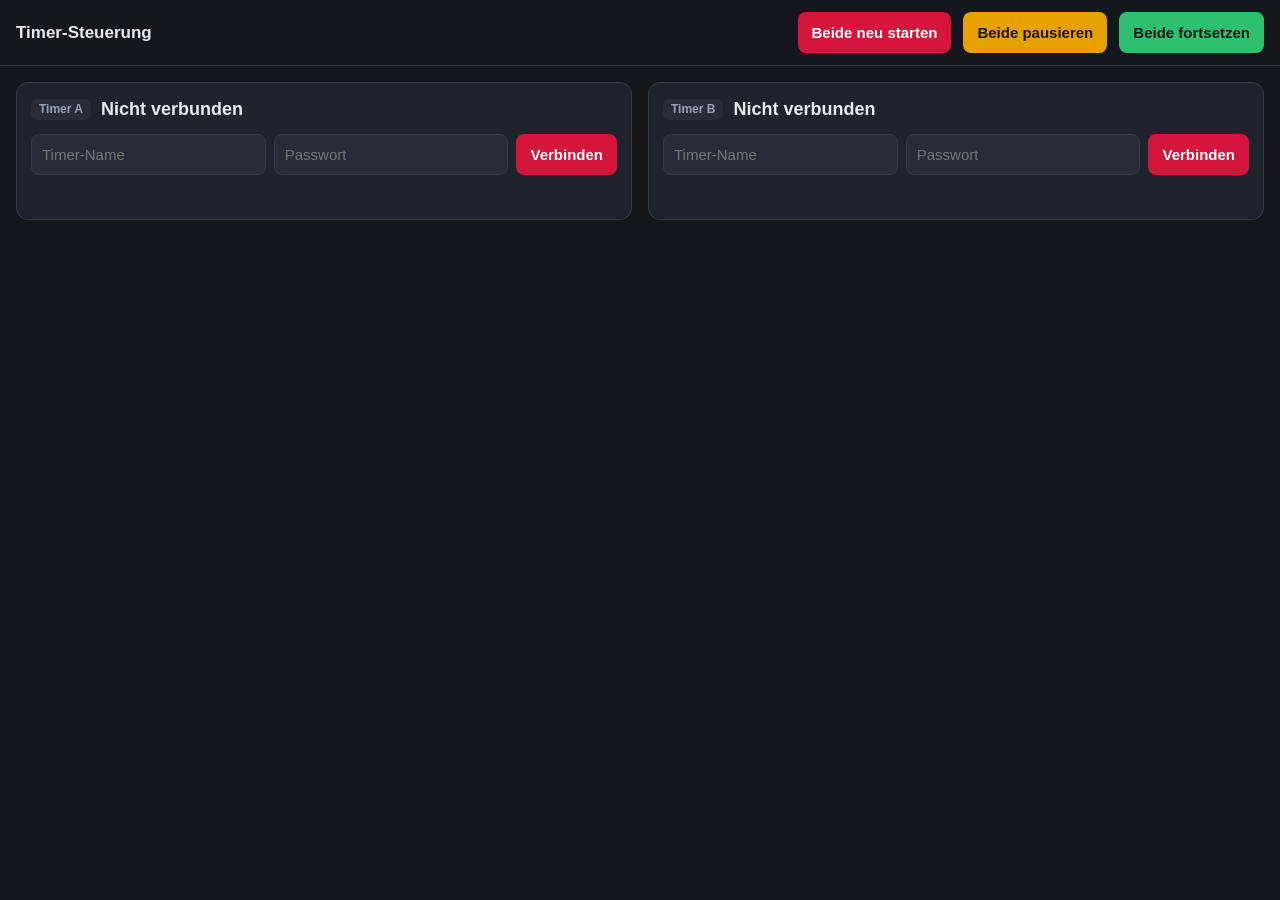
==== index.html @ 5a237a37 "Kompakte Handyansicht: beide Timer ohne Scrollen steuerbar Co-Authored-By: Claude Opus 5.5 <noreply@" ====
<!DOCTYPE html>
<html lang="de">
<head>
<meta charset="utf-8">
<meta name="viewport" content="width=device-width, initial-scale=1">
<title>Timer-Steuerung</title>
<style>
  :root {
    --bg: #15171c; --panel: #1f232b; --panel-2: #272c36; --line: #343a46;
    --text: #e8eaef; --muted: #9aa3b2; --accent: #d4163c; --ok: #2fbf71; --warn: #e6a100;
  }
  * { box-sizing: border-box; }
  body { margin: 0; background: var(--bg); color: var(--text);
         font: 15px/1.4 -apple-system, BlinkMacSystemFont, "Segoe UI", Roboto, sans-serif; }
  header { display: flex; align-items: center; gap: 12px; flex-wrap: wrap;
           padding: 12px 16px; border-bottom: 1px solid var(--line); }
  header h1 { font-size: 17px; margin: 0 auto 0 0; font-weight: 600; }
  main { display: grid; grid-template-columns: repeat(2, minmax(0, 1fr)); gap: 16px; padding: 16px; }
  @media (max-width: 900px) { main { grid-template-columns: minmax(0, 1fr); } }

  .panel { background: var(--panel); border: 1px solid var(--line); border-radius: 12px;
           padding: 14px; display: flex; flex-direction: column; gap: 12px; min-width: 0; }
  .panel-head { display: flex; align-items: center; gap: 6px 10px; flex-wrap: wrap; }
  .badge { font-size: 12px; font-weight: 700; background: var(--panel-2); color: var(--muted);
           border-radius: 6px; padding: 2px 8px; }
  .panel-head h2 { margin: 0; font-size: 18px; flex: 1 1 8ch; min-width: 8ch; overflow: hidden; text-overflow: ellipsis; white-space: nowrap; }
  .live { font-size: 12px; color: var(--muted); display: flex; align-items: center; gap: 6px; }
  .live::before { content: ""; width: 8px; height: 8px; border-radius: 50%; background: var(--muted); }
  .live.on { color: var(--ok); }
  .live.on::before { background: var(--ok); }

  form.login { display: grid; grid-template-columns: 1fr 1fr auto; gap: 8px; }
  @media (max-width: 520px) { form.login { grid-template-columns: 1fr; } }
  input { background: var(--panel-2); border: 1px solid var(--line); color: var(--text);
          border-radius: 8px; padding: 9px 10px; font: inherit; min-width: 0; }
  input:focus { outline: 2px solid var(--accent); outline-offset: -1px; }

  button { font: inherit; font-weight: 600; border: 0; border-radius: 8px; padding: 10px 14px;
           cursor: pointer; background: var(--panel-2); color: var(--text); }
  button:hover:not(:disabled) { filter: brightness(1.2); }
  button:disabled { opacity: .4; cursor: default; }
  button.primary { background: var(--accent); color: #fff; }
  button.ok { background: var(--ok); color: #0b1a11; }
  button.warn { background: var(--warn); color: #1d1500; }
  button.ghost { background: transparent; color: var(--muted); padding: 6px 8px; font-weight: 500; }

  .preview { position: relative; width: 100%; aspect-ratio: 16 / 9; background: #000;
             border-radius: 8px; overflow: hidden; }
  .preview iframe { position: absolute; inset: 0; width: 100%; height: 100%; border: 0; }

  .status { display: flex; align-items: center; gap: 10px; flex-wrap: wrap;
            background: var(--panel-2); border-radius: 8px; padding: 10px 12px; }
  .dot { width: 12px; height: 12px; border-radius: 50%; flex: none; }
  .status .time { font-variant-numeric: tabular-nums; font-size: 22px; font-weight: 700; }
  .status .state { margin-left: auto; font-size: 13px; color: var(--muted); text-transform: uppercase; letter-spacing: .04em; }

  .controls { display: grid; grid-template-columns: repeat(3, minmax(0, 1fr)); gap: 8px; }
  .controls button { overflow-wrap: anywhere; hyphens: auto; }
  .controls button { padding: 14px 8px; }
  .links { display: flex; gap: 8px; align-items: center; flex-wrap: wrap; font-size: 13px; color: var(--muted); }
  .links code { background: var(--panel-2); padding: 3px 6px; border-radius: 6px; color: var(--text);
                overflow: hidden; text-overflow: ellipsis; white-space: nowrap; max-width: 100%; }
  .links a { color: var(--muted); }
  .msg { font-size: 13px; min-height: 18px; color: var(--muted); }
  .msg.err { color: #ff6b81; }
  .hidden { display: none !important; }
  .mobile-only, .short { display: none; }

  /* Handy: beide Timer ohne Scrollen, Vorschau durch kompakte Farbkachel ersetzt */
  @media (max-width: 700px), (max-height: 560px) and (max-width: 1000px) {
    .mobile-only { display: inline-block; }
    .desktop-only, .long { display: none !important; }
    .short { display: inline; }
    body { height: 100vh; height: 100dvh; display: flex; flex-direction: column; overflow: hidden; font-size: 14px; }
    header { flex-wrap: nowrap; gap: 6px; padding: 8px 10px calc(8px) 10px;
             padding-top: max(8px, env(safe-area-inset-top)); }
    header h1 { font-size: 13px; color: var(--muted); font-weight: 600; margin: 0 2px 0 0; }
    header button { flex: 1; padding: 10px 4px; font-size: 14px; }
    main { flex: 1; min-height: 0; grid-template-columns: minmax(0, 1fr); grid-template-rows: repeat(2, minmax(0, 1fr));
           gap: 8px; padding: 8px 10px; padding-bottom: max(8px, env(safe-area-inset-bottom)); }
    .panel { padding: 8px; gap: 6px; min-height: 0; border-radius: 10px; }
    .panel-head { flex-wrap: nowrap; gap: 6px; }
    .panel-head h2 { font-size: 15px; flex: 1 1 auto; min-width: 0; }
    .badge { font-size: 11px; padding: 2px 6px; }
    .live { font-size: 0; gap: 0; }
    button.ghost { padding: 4px 6px; font-size: 12px; }
    form.login { grid-template-columns: 1fr 1fr; }
    form.login button { grid-column: 1 / -1; }
    input { font-size: 16px; } /* verhindert Auto-Zoom auf iOS */
    .status { flex: 1; min-height: 0; display: grid; grid-template-columns: 1fr auto; grid-template-rows: auto 1fr;
              align-items: center; gap: 0 8px; padding: 6px 10px; background: var(--seg, var(--panel-2));
              color: #fff; text-shadow: 0 1px 3px rgba(0,0,0,.55); }
    .status .dot { display: none; }
    .status .label { font-weight: 600; font-size: 14px; overflow: hidden; text-overflow: ellipsis; white-space: nowrap; }
    .status .state { grid-column: 2; grid-row: 1; margin: 0; color: inherit; font-size: 11px; font-weight: 700;
                     background: rgba(0,0,0,.35); border-radius: 4px; padding: 1px 6px; text-shadow: none; }
    .status .time { grid-column: 1 / -1; grid-row: 2; text-align: center; line-height: 1;
                    font-size: clamp(30px, 9vh, 72px); }
    .controls { gap: 6px; }
    .controls button { padding: 12px 4px; font-size: 15px; }
    .msg { font-size: 12px; min-height: 0; line-height: 1.2; }
    .msg:empty { display: none; }
  }
  @media (max-width: 1000px) and (max-height: 560px) and (orientation: landscape) {
    main { grid-template-columns: repeat(2, minmax(0, 1fr)); grid-template-rows: minmax(0, 1fr); }
  }
</style>
</head>
<body>
<header>
  <h1><span class="long">Timer-Steuerung</span><span class="short">Beide:</span></h1>
  <button class="primary" id="all-restart"><span class="long">Beide neu starten</span><span class="short">Neustart</span></button>
  <button class="warn" id="all-pause"><span class="long">Beide pausieren</span><span class="short">Pause</span></button>
  <button class="ok" id="all-resume"><span class="long">Beide fortsetzen</span><span class="short">Weiter</span></button>
</header>
<main id="panels"></main>

<template id="panel-tpl">
  <section class="panel">
    <div class="panel-head">
      <span class="badge"></span>
      <h2>Nicht verbunden</h2>
      <span class="live hidden"></span>
      <button class="ghost copy mobile-only hidden" type="button">Link</button>
      <button class="ghost logout hidden" type="button">Abmelden</button>
    </div>

    <form class="login">
      <input name="id" placeholder="Timer-Name" autocomplete="off" required>
      <input name="password" type="password" placeholder="Passwort" required>
      <button class="primary" type="submit">Verbinden</button>
    </form>

    <div class="connected hidden" style="display:contents">
      <div class="preview desktop-only"><iframe title="Timer-Vorschau" allow="autoplay"></iframe></div>
      <div class="status">
        <span class="dot"></span>
        <span class="label"></span>
        <span class="time"></span>
        <span class="state"></span>
      </div>
      <div class="controls">
        <button class="primary restart">Neustart</button>
        <button class="warn toggle">Pause</button>
        <button class="skip"><span class="long">Segment überspringen</span><span class="short">Segment ⏭</span></button>
      </div>
      <div class="links desktop-only">
        Display-Link: <code class="display-url"></code>
        <button class="ghost copy" type="button">Kopieren</button>
        <a class="edit-link" target="_blank" rel="noreferrer">Auf timer.itsblue.de bearbeiten ↗</a>
      </div>
    </div>
    <div class="msg"></div>
  </section>
</template>

<script>
const SITE = "https://timer.itsblue.de";
const API = SITE + "/api";
const WS_URL = "wss://timer.itsblue.de/api/ws";

// --- Zeitlogik, portiert von timer.itsblue.de ---
function roundState(t, now) {
  let stopped = false;
  if (t.stop_at && t.stop_at < now) { now = t.stop_at; stopped = true; }
  const r = now - t.start_at;
  const total = t.segments.reduce((s, x) => s + x.time, 0);
  const pre = t.display_options?.pre_start_behaviour;
  if (r < 0 && pre === "ShowFirstSegment") return { inRound: 1, state: "waiting" };
  if (r < 0 && pre === "ShowLastSegment") return { inRound: total, state: "waiting" };
  if (!t.repeat && !stopped && r > total) return { inRound: total, state: "finished" };
  return { inRound: Math.floor(((r % total) + total) % total), state: stopped ? "stopped" : (r < 0 ? "waiting" : "running") };
}
function segmentAt(inRound, segments) {
  let e = inRound, n = 0, remaining = 0;
  while (e > 0) { remaining = Math.floor(segments[n].time - e); e -= segments[n].time; n++; }
  return { segment: segments[Math.max(n - 1, 0)], remaining };
}
function fmt(ms) {
  let s = Math.max(0, Math.floor(ms / 1000));
  const h = Math.floor(s / 3600), m = Math.floor(s / 60) % 60; s %= 60;
  const p = v => String(v).padStart(2, "0");
  return h ? `${p(h)}:${p(m)}:${p(s)}` : `${p(m)}:${p(s)}`;
}

// --- Speicher (nur in diesem Browser) ---
const store = {
  get(k) { try { return JSON.parse(localStorage.getItem(k)); } catch { return null; } },
  set(k, v) { try { localStorage.setItem(k, JSON.stringify(v)); } catch {} },
  del(k) { try { localStorage.removeItem(k); } catch {} },
};

class TimerPanel {
  constructor(slot) {
    this.slot = slot;
    this.el = document.getElementById("panel-tpl").content.firstElementChild.cloneNode(true);
    this.$ = sel => this.el.querySelector(sel);
    this.$(".badge").textContent = "Timer " + slot;
    this.timer = null;
    this.busy = false;
    this.ws = null;
    this.clockOffset = 0;
    this.clockSamples = [];

    this.$("form.login").addEventListener("submit", e => { e.preventDefault(); this.login(); });
    this.$(".logout").addEventListener("click", () => this.logout());
    this.$(".restart").addEventListener("click", () => {
      if (this.state() === "running" && !confirm(`Timer ${this.slot} („${this.timer.id}“) wirklich neu starten?`)) return;
      this.restart();
    });
    this.$(".toggle").addEventListener("click", () => this.timer?.stop_at ? this.resume() : this.pause());
    this.$(".skip").addEventListener("click", () => this.skip());
    this.el.querySelectorAll(".copy").forEach(b => b.addEventListener("click", () => {
      navigator.clipboard?.writeText(this.displayUrl()).then(() => this.msg("Display-Link kopiert."));
    }));

    const saved = store.get("slot:" + slot);
    if (saved?.id) {
      this.$("[name=id]").value = saved.id;
      if (saved.token) { this.id = saved.id; this.token = saved.token; this.showConnected(); }
    }
  }

  displayUrl() { return `${SITE}/t/${encodeURIComponent(this.id)}`; }
  now() { return Math.round(Date.now() + this.clockOffset); } // Serverzeit (ganze ms), wie auf den Displays
  state() { return this.timer ? roundState(this.timer, this.now()).state : null; }
  msg(text, err = false) { const m = this.$(".msg"); m.textContent = text || ""; m.classList.toggle("err", err); }

  async login() {
    const id = this.$("[name=id]").value.trim();
    const password = this.$("[name=password]").value;
    this.msg("Verbinde …");
    try {
      const r = await fetch(`${API}/timer/token`, {
        method: "POST", headers: { "Content-Type": "application/json" },
        body: JSON.stringify({ id, password }),
      });
      if (!r.ok) throw new Error(r.status === 401 || r.status === 403 || r.status === 404
        ? "Name oder Passwort falsch." : `Fehler ${r.status}`);
      const data = await r.json();
      this.id = id; this.token = data.token;
      store.set("slot:" + this.slot, { id, token: data.token });
      this.$("[name=password]").value = "";
      this.msg("");
      this.showConnected();
    } catch (e) { this.msg(e.message, true); }
  }

  logout() {
    store.set("slot:" + this.slot, { id: this.id });
    this.token = null; this.timer = null;
    this.disconnect();
    this.$(".live").classList.add("hidden");
    this.$(".connected").classList.add("hidden");
    this.$("form.login").classList.remove("hidden");
    this.$(".logout").classList.add("hidden");
    this.$(".panel-head .copy").classList.add("hidden");
    this.$("h2").textContent = "Nicht verbunden";
    this.$("iframe").src = "about:blank";
    this.msg("");
  }

  showConnected() {
    this.$("form.login").classList.add("hidden");
    this.$(".connected").classList.remove("hidden");
    this.$(".logout").classList.remove("hidden");
    this.$(".panel-head .copy").classList.remove("hidden");
    this.$("h2").textContent = this.id;
    this.$("iframe").src = this.displayUrl();
    this.$(".display-url").textContent = this.displayUrl();
    this.$(".edit-link").href = `${SITE}/manage/login`;
    this.$(".live").classList.remove("hidden");
    this.connect();
  }

  // Live-Verbindung wie bei den Displays: "Hello" abonniert den Timer,
  // der Server schickt danach jede Änderung als "Timer"-Nachricht.
  connect() {
    this.disconnect();
    this.setLive(false);
    const ws = this.ws = new WebSocket(WS_URL);
    let pingSent = 0;
    const ping = () => { pingSent = performance.now(); ws.send(JSON.stringify({ type: "GetTime" })); };

    ws.addEventListener("open", () => {
      ws.send(JSON.stringify({ type: "Hello", data: this.id }));
      ping();
      // Uhr zuerst schnell, danach alle 10 s abgleichen
      this.pingTimer = setInterval(() => ping(), 1000);
      setTimeout(() => { if (this.ws !== ws) return; clearInterval(this.pingTimer); this.pingTimer = setInterval(ping, 10000); }, 5000);
    });
    ws.addEventListener("message", e => {
      const m = JSON.parse(e.data);
      if (m.type === "Timer") {
        if (!this.busy) this.timer = m.data;
        this.setLive(true);
        if (this.$(".msg").classList.contains("err") && /Verbindung/.test(this.$(".msg").textContent)) this.msg("");
      } else if (m.type === "Timestamp") {
        const rtt = performance.now() - pingSent;
        this.clockSamples = [...this.clockSamples.slice(-9), { rtt, offset: m.data + rtt / 2 - Date.now() }];
        this.clockOffset = this.clockSamples.reduce((a, b) => (b.rtt < a.rtt ? b : a)).offset;
      } else if (m.type === "Error") {
        this.msg(`Server: ${m.data?.[1] ?? m.data}`, true);
      }
    });
    const onDown = () => {
      if (this.ws !== ws) return;
      this.disconnect();
      this.setLive(false);
      this.msg("Verbindung unterbrochen – verbinde neu …", true);
      this.reconnectTimer = setTimeout(() => this.connect(), 2000);
    };
    ws.addEventListener("close", onDown);
    ws.addEventListener("error", onDown);
  }

  disconnect() {
    clearInterval(this.pingTimer);
    clearTimeout(this.reconnectTimer);
    const ws = this.ws; this.ws = null;
    ws?.close();
  }

  setLive(on) {
    const el = this.$(".live");
    el.classList.toggle("on", on);
    el.textContent = on ? "Live" : "Verbinde …";
  }

  // Holt vor jedem Befehl den vollständigen Timer per API: Die WebSocket-Daten
  // enthalten kein "metadata"-Feld, ohne das der Server das Update ablehnt.
  async update(makeChanges) {
    if (!this.token || this.busy) return;
    this.busy = true;
    const url = `${API}/timer/${encodeURIComponent(this.id)}`;
    try {
      const r0 = await fetch(url, { cache: "no-store" });
      if (!r0.ok) throw new Error(`Timer konnte nicht geladen werden (Fehler ${r0.status})`);
      const fresh = await r0.json();
      const changes = makeChanges(fresh);
      if (!changes) return;
      const r = await fetch(url, {
        method: "PUT",
        headers: { "Content-Type": "application/json", Authorization: `Bearer ${this.token}` },
        body: JSON.stringify({ ...fresh, ...changes }),
      });
      if (r.status === 401 || r.status === 403) { this.logout(); throw new Error("Anmeldung abgelaufen – bitte neu verbinden."); }
      if (!r.ok) throw new Error(`Fehler ${r.status}: ${(await r.text()).slice(0, 150)}`);
      this.timer = await r.json();
      this.msg("");
    } catch (e) {
      this.msg(e instanceof TypeError ? `Keine Verbindung zur API (${e.message})` : e.message, true);
    } finally { this.busy = false; this.render(); }
  }

  // Aktionen wie in der Original-Oberfläche, aber mit Serverzeit statt Mac-Uhr
  restart() { return this.update(t => ({ start_at: this.now() + (t.metadata?.delay_start_stop || 0), stop_at: undefined })); }
  pause()   { return this.update(t => t.stop_at ? null : { stop_at: this.now() }); }
  resume()  { return this.update(t => t.stop_at ? { start_at: this.now() - (t.stop_at - t.start_at), stop_at: undefined } : null); }
  skip() {
    return this.update(t => {
      const { inRound, state } = roundState(t, this.now());
      if (state !== "running") return null;
      return { start_at: t.start_at - segmentAt(inRound, t.segments).remaining, stop_at: undefined };
    });
  }

  render() {
    const t = this.timer;
    if (!t || !t.segments?.length) return;
    const { inRound, state } = roundState(t, this.now());
    const { segment, remaining } = segmentAt(inRound, t.segments);
    this.$(".dot").style.background = segment.color;
    this.$(".status").style.setProperty("--seg", segment.color);
    this.$(".label").textContent = segment.label;
    this.$(".time").textContent = fmt(remaining + (segment.count_to || 0));
    this.$(".state").textContent = { running: "läuft", stopped: "pausiert", waiting: "wartet", finished: "beendet" }[state];
    const toggle = this.$(".toggle");
    toggle.textContent = t.stop_at ? "Fortsetzen" : "Pause";
    toggle.className = t.stop_at ? "ok toggle" : "warn toggle";
    this.$(".skip").disabled = state !== "running" || this.busy;
    toggle.disabled = this.$(".restart").disabled = this.busy;
  }
}

const panels = ["A", "B"].map(s => new TimerPanel(s));
panels.forEach(p => document.getElementById("panels").appendChild(p.el));

document.getElementById("all-restart").onclick = () => {
  if (confirm("Beide Timer neu starten?")) panels.forEach(p => p.restart());
};
document.getElementById("all-pause").onclick = () => panels.forEach(p => p.pause());
document.getElementById("all-resume").onclick = () => panels.forEach(p => p.resume());

setInterval(() => panels.forEach(p => p.render()), 250);
</script>
</body>
</html>
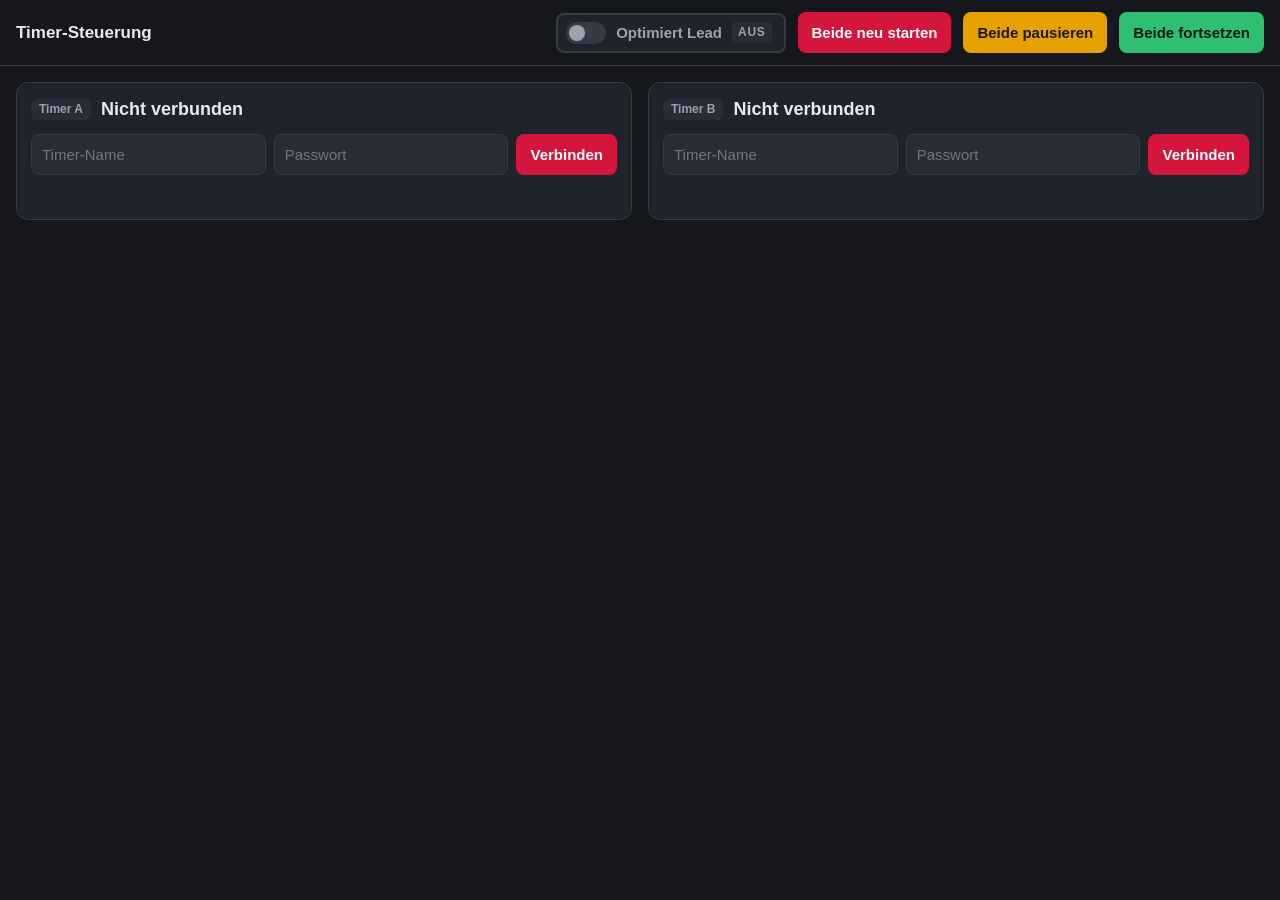
==== commit bb770e87: ""Optimiert Lead" als gemeinsamer Umschalter im Header für beide Timer Co-Authored-By: Claude Opus 5." ====
--- a/index.html
+++ b/index.html
@@ -21,13 +21,26 @@
   .panel { background: var(--panel); border: 1px solid var(--line); border-radius: 12px;
            padding: 14px; display: flex; flex-direction: column; gap: 12px; min-width: 0; }
   .panel-head { display: flex; align-items: center; gap: 6px 10px; flex-wrap: wrap; }
-  .badge { font-size: 12px; font-weight: 700; background: var(--panel-2); color: var(--muted);
+  .badge { white-space: nowrap; font-size: 12px; font-weight: 700; background: var(--panel-2); color: var(--muted);
            border-radius: 6px; padding: 2px 8px; }
   .panel-head h2 { margin: 0; font-size: 18px; flex: 1 1 8ch; min-width: 8ch; overflow: hidden; text-overflow: ellipsis; white-space: nowrap; }
   .live { font-size: 12px; color: var(--muted); display: flex; align-items: center; gap: 6px; }
   .live::before { content: ""; width: 8px; height: 8px; border-radius: 50%; background: var(--muted); }
   .live.on { color: var(--ok); }
   .live.on::before { background: var(--ok); }
+  /* Gemeinsamer Umschalter "Optimiert Lead" */
+  button.switch { display: inline-flex; align-items: center; gap: 10px; padding: 7px 12px 7px 8px;
+                  border: 2px solid var(--line); background: var(--panel); color: var(--muted); white-space: nowrap; }
+  .switch .track { position: relative; width: 40px; height: 22px; border-radius: 999px; background: var(--line);
+                   flex: none; transition: background .15s; }
+  .switch .knob { position: absolute; top: 3px; left: 3px; width: 16px; height: 16px; border-radius: 50%;
+                  background: var(--muted); transition: left .15s, background .15s; }
+  .switch .switch-state { font-size: 12px; font-weight: 800; letter-spacing: .06em; min-width: 3ch;
+                          padding: 2px 6px; border-radius: 4px; background: var(--panel-2); }
+  button.switch[aria-checked="true"] { border-color: var(--ok); color: var(--text); background: rgba(47, 191, 113, .14); }
+  .switch[aria-checked="true"] .track { background: var(--ok); }
+  .switch[aria-checked="true"] .knob { left: 21px; background: #fff; }
+  .switch[aria-checked="true"] .switch-state { background: var(--ok); color: #0b1a11; }
 
   form.login { display: grid; grid-template-columns: 1fr 1fr auto; gap: 8px; }
   @media (max-width: 520px) { form.login { grid-template-columns: 1fr; } }
@@ -75,7 +88,9 @@
     header { flex-wrap: nowrap; gap: 6px; padding: 8px 10px calc(8px) 10px;
              padding-top: max(8px, env(safe-area-inset-top)); }
     header h1 { font-size: 13px; color: var(--muted); font-weight: 600; margin: 0 2px 0 0; }
+    header { flex-wrap: wrap; }
     header button { flex: 1; padding: 10px 4px; font-size: 14px; }
+    header button.switch { order: -1; flex: 1 0 100%; justify-content: center; padding: 6px 10px; }
     main { flex: 1; min-height: 0; grid-template-columns: minmax(0, 1fr); grid-template-rows: repeat(2, minmax(0, 1fr));
            gap: 8px; padding: 8px 10px; padding-bottom: max(8px, env(safe-area-inset-bottom)); }
     .panel { padding: 8px; gap: 6px; min-height: 0; border-radius: 10px; }
@@ -87,15 +102,11 @@
     form.login { grid-template-columns: 1fr 1fr; }
     form.login button { grid-column: 1 / -1; }
     input { font-size: 16px; } /* verhindert Auto-Zoom auf iOS */
-    .status { flex: 1; min-height: 0; display: grid; grid-template-columns: 1fr auto; grid-template-rows: auto 1fr;
-              align-items: center; gap: 0 8px; padding: 6px 10px; background: var(--seg, var(--panel-2));
-              color: #fff; text-shadow: 0 1px 3px rgba(0,0,0,.55); }
-    .status .dot { display: none; }
-    .status .label { font-weight: 600; font-size: 14px; overflow: hidden; text-overflow: ellipsis; white-space: nowrap; }
-    .status .state { grid-column: 2; grid-row: 1; margin: 0; color: inherit; font-size: 11px; font-weight: 700;
-                     background: rgba(0,0,0,.35); border-radius: 4px; padding: 1px 6px; text-shadow: none; }
-    .status .time { grid-column: 1 / -1; grid-row: 2; text-align: center; line-height: 1;
-                    font-size: clamp(30px, 9vh, 72px); }
+    .preview { flex: 1; min-height: 0; aspect-ratio: auto; }
+    .status { display: none; }
+    .head-state:empty { display: none; }
+    .head-state { font-size: 11px; font-weight: 700; text-transform: uppercase; letter-spacing: .04em;
+                  color: var(--muted); background: var(--panel-2); border-radius: 4px; padding: 1px 6px; white-space: nowrap; }
     .controls { gap: 6px; }
     .controls button { padding: 12px 4px; font-size: 15px; }
     .msg { font-size: 12px; min-height: 0; line-height: 1.2; }
@@ -109,6 +120,12 @@
 <body>
 <header>
   <h1><span class="long">Timer-Steuerung</span><span class="short">Beide:</span></h1>
+  <button class="switch" id="lead-switch" type="button" role="switch" aria-checked="false"
+          title="Beide Timer: nach der Vorbereitung anhalten, Reset ohne automatischen Start, am Rundenende auf 00:00 stehen bleiben">
+    <span class="track"><span class="knob"></span></span>
+    <span class="switch-label">Optimiert Lead</span>
+    <span class="switch-state">AUS</span>
+  </button>
   <button class="primary" id="all-restart"><span class="long">Beide neu starten</span><span class="short">Neustart</span></button>
   <button class="warn" id="all-pause"><span class="long">Beide pausieren</span><span class="short">Pause</span></button>
   <button class="ok" id="all-resume"><span class="long">Beide fortsetzen</span><span class="short">Weiter</span></button>
@@ -121,8 +138,9 @@
       <span class="badge"></span>
       <h2>Nicht verbunden</h2>
       <span class="live hidden"></span>
+      <span class="head-state mobile-only"></span>
       <button class="ghost copy mobile-only hidden" type="button">Link</button>
-      <button class="ghost logout hidden" type="button">Abmelden</button>
+      <button class="ghost logout hidden" type="button" title="Abmelden"><span class="long">Abmelden</span><span class="short">✕</span></button>
     </div>
 
     <form class="login">
@@ -132,7 +150,7 @@
     </form>
 
     <div class="connected hidden" style="display:contents">
-      <div class="preview desktop-only"><iframe title="Timer-Vorschau" allow="autoplay"></iframe></div>
+      <div class="preview"><iframe title="Timer-Vorschau" allow="autoplay"></iframe></div>
       <div class="status">
         <span class="dot"></span>
         <span class="label"></span>
@@ -183,6 +201,21 @@
   return h ? `${p(h)}:${p(m)}:${p(s)}` : `${p(m)}:${p(s)}`;
 }
 
+// Eingefroren = Stoppzeit erreicht. Eine Stoppzeit in der Zukunft ist ein vorgemerkter Halt.
+const isFrozen = (t, now) => t.stop_at != null && t.stop_at <= now;
+const elapsedIn = (t, now) => (isFrozen(t, now) ? t.stop_at : now) - t.start_at;
+const roundTotal = t => t.segments.reduce((s, x) => s + x.time, 0);
+// Position in der Runde; läuft der Timer ohne vorgemerkten Halt endlos, zählt die Position in der aktuellen Runde
+const leadElapsed = (t, now) => (t.stop_at == null ? roundState(t, now).inRound : elapsedIn(t, now));
+
+// "Optimiert Lead": Haltepunkte jeweils 1 ms vor der Segmentgrenze, damit die
+// Displays dort 00:00 im richtigen Segment zeigen (genau auf der Grenze bzw. bei
+// 0 ms Laufzeit stürzt die Anzeige von timer.itsblue.de ab).
+const lead = {
+  prepEnd: t => t.segments[0].time - 1,
+  roundEnd: t => roundTotal(t) - 1,
+};
+
 // --- Speicher (nur in diesem Browser) ---
 const store = {
   get(k) { try { return JSON.parse(localStorage.getItem(k)); } catch { return null; } },
@@ -190,12 +223,15 @@
   del(k) { try { localStorage.removeItem(k); } catch {} },
 };
 
+// "Optimiert Lead" gilt für beide Timer; übernimmt die frühere Einstellung pro Timer
+let leadMode = store.get("leadMode") ?? ["A", "B"].some(s => store.get("slot:" + s)?.lead);
+
 class TimerPanel {
   constructor(slot) {
     this.slot = slot;
     this.el = document.getElementById("panel-tpl").content.firstElementChild.cloneNode(true);
     this.$ = sel => this.el.querySelector(sel);
-    this.$(".badge").textContent = "Timer " + slot;
+    this.$(".badge").innerHTML = `<span class="long">Timer </span>${slot}`;
     this.timer = null;
     this.busy = false;
     this.ws = null;
@@ -205,10 +241,12 @@
     this.$("form.login").addEventListener("submit", e => { e.preventDefault(); this.login(); });
     this.$(".logout").addEventListener("click", () => this.logout());
     this.$(".restart").addEventListener("click", () => {
-      if (this.state() === "running" && !confirm(`Timer ${this.slot} („${this.timer.id}“) wirklich neu starten?`)) return;
+      const running = this.timer && !isFrozen(this.timer, this.now());
+      if (running && !confirm(`Timer ${this.slot} („${this.timer.id}“) wirklich ${this.leadMode ? "zurücksetzen" : "neu starten"}?`)) return;
       this.restart();
     });
-    this.$(".toggle").addEventListener("click", () => this.timer?.stop_at ? this.resume() : this.pause());
+    this.$(".toggle").addEventListener("click", () => this.timer && isFrozen(this.timer, this.now()) ? this.resume() : this.pause());
+    this.skipHtml = this.$(".skip").innerHTML;
     this.$(".skip").addEventListener("click", () => this.skip());
     this.el.querySelectorAll(".copy").forEach(b => b.addEventListener("click", () => {
       navigator.clipboard?.writeText(this.displayUrl()).then(() => this.msg("Display-Link kopiert."));
@@ -219,6 +257,14 @@
       this.$("[name=id]").value = saved.id;
       if (saved.token) { this.id = saved.id; this.token = saved.token; this.showConnected(); }
     }
+  }
+
+  get leadMode() { return leadMode; }   // gemeinsamer Schalter für beide Timer
+
+  saveSlot(patch) {
+    const v = { ...store.get("slot:" + this.slot), ...patch };
+    if (!v.token) delete v.token;
+    store.set("slot:" + this.slot, v);
   }
 
   displayUrl() { return `${SITE}/t/${encodeURIComponent(this.id)}`; }
@@ -239,7 +285,7 @@
         ? "Name oder Passwort falsch." : `Fehler ${r.status}`);
       const data = await r.json();
       this.id = id; this.token = data.token;
-      store.set("slot:" + this.slot, { id, token: data.token });
+      this.saveSlot({ id, token: data.token });
       this.$("[name=password]").value = "";
       this.msg("");
       this.showConnected();
@@ -247,7 +293,7 @@
   }
 
   logout() {
-    store.set("slot:" + this.slot, { id: this.id });
+    this.saveSlot({ id: this.id, token: null });
     this.token = null; this.timer = null;
     this.disconnect();
     this.$(".live").classList.add("hidden");
@@ -353,16 +399,46 @@
     } finally { this.busy = false; this.render(); }
   }
 
-  // Aktionen wie in der Original-Oberfläche, aber mit Serverzeit statt Mac-Uhr
-  restart() { return this.update(t => ({ start_at: this.now() + (t.metadata?.delay_start_stop || 0), stop_at: undefined })); }
-  pause()   { return this.update(t => t.stop_at ? null : { stop_at: this.now() }); }
-  resume()  { return this.update(t => t.stop_at ? { start_at: this.now() - (t.stop_at - t.start_at), stop_at: undefined } : null); }
+  // Aktionen wie in der Original-Oberfläche, aber mit Serverzeit statt Mac-Uhr.
+  // Im Modus "Optimiert Lead" setzen sie zusätzlich den nächsten Haltepunkt als stop_at.
+  restart() {
+    if (this.leadMode) return this.update(() => { const now = this.now(); return { start_at: now - 1, stop_at: now }; }); // sofort eingefroren, 1 ms nach Start
+    return this.update(t => ({ start_at: this.now() + (t.metadata?.delay_start_stop || 0), stop_at: undefined }));
+  }
+  pause() { return this.update(t => isFrozen(t, this.now()) ? null : { stop_at: this.now() }); }
+  resume() {
+    return this.update(t => {
+      const now = this.now();
+      if (!isFrozen(t, now)) return null;
+      const e = t.stop_at - t.start_at, start_at = now - e;
+      if (!this.leadMode) return { start_at, stop_at: undefined };
+      if (e >= lead.roundEnd(t)) return null;               // Runde beendet: nur Reset
+      return { start_at, stop_at: start_at + (e < lead.prepEnd(t) ? lead.prepEnd(t) : lead.roundEnd(t)) };
+    });
+  }
   skip() {
     return this.update(t => {
-      const { inRound, state } = roundState(t, this.now());
+      const now = this.now();
+      if (this.leadMode) {
+        const e = leadElapsed(t, now);
+        if (e >= t.segments[0].time && isFrozen(t, now)) return null;   // pausiert beim Klettern
+        let b = 0;                                                      // nächste Segmentgrenze
+        for (const seg of t.segments) { b += seg.time; if (b > e) break; }
+        if (b >= roundTotal(t)) return { start_at: now - lead.roundEnd(t), stop_at: now }; // ans Rundenende
+        return { start_at: now - b, stop_at: now - b + lead.roundEnd(t) };
+      }
+      const { inRound, state } = roundState(t, now);
       if (state !== "running") return null;
       return { start_at: t.start_at - segmentAt(inRound, t.segments).remaining, stop_at: undefined };
     });
+  }
+
+  leadPhase(t, now) {
+    const e = leadElapsed(t, now), frozen = isFrozen(t, now);
+    if (frozen && e <= 1) return "ready";
+    if (e < t.segments[0].time) return frozen ? (e >= lead.prepEnd(t) ? "prepDone" : "paused") : "prep";
+    if (e < lead.roundEnd(t)) return frozen ? "paused" : "climb";
+    return "done";
   }
 
   render() {
@@ -371,15 +447,34 @@
     const { inRound, state } = roundState(t, this.now());
     const { segment, remaining } = segmentAt(inRound, t.segments);
     this.$(".dot").style.background = segment.color;
-    this.$(".status").style.setProperty("--seg", segment.color);
     this.$(".label").textContent = segment.label;
     this.$(".time").textContent = fmt(remaining + (segment.count_to || 0));
-    this.$(".state").textContent = { running: "läuft", stopped: "pausiert", waiting: "wartet", finished: "beendet" }[state];
-    const toggle = this.$(".toggle");
-    toggle.textContent = t.stop_at ? "Fortsetzen" : "Pause";
-    toggle.className = t.stop_at ? "ok toggle" : "warn toggle";
-    this.$(".skip").disabled = state !== "running" || this.busy;
-    toggle.disabled = this.$(".restart").disabled = this.busy;
+    const now = this.now(), frozen = isFrozen(t, now);
+    const toggle = this.$(".toggle"), skip = this.$(".skip"), restart = this.$(".restart");
+    if (this.leadMode) {
+      const phase = this.leadPhase(t, now);
+      this.$(".state").textContent = { ready: "bereit", prep: "Vorbereitung", prepDone: "wartet auf Start",
+        paused: "pausiert", climb: "läuft", done: "beendet" }[phase];
+      restart.textContent = "Reset";
+      toggle.textContent = phase === "ready" ? "Start" : frozen ? "Fortsetzen" : "Pause";
+      toggle.className = frozen ? "ok toggle" : "warn toggle";
+      toggle.disabled = this.busy || phase === "prepDone" || phase === "done";
+      const toClimb = phase === "ready" || phase === "prep" || phase === "prepDone" || (phase === "paused" && leadElapsed(t, now) < t.segments[0].time);
+      skip.textContent = toClimb ? "Klettern ▶" : "Segment ⏭";
+      skip.className = toClimb ? "ok skip" : "skip";
+      skip.disabled = this.busy || !(toClimb || phase === "climb");
+    } else {
+      this.$(".state").textContent = { running: "läuft", stopped: "pausiert", waiting: "wartet", finished: "beendet" }[state];
+      restart.textContent = "Neustart";
+      toggle.textContent = frozen ? "Fortsetzen" : "Pause";
+      toggle.className = frozen ? "ok toggle" : "warn toggle";
+      toggle.disabled = this.busy;
+      if (skip.innerHTML !== this.skipHtml) skip.innerHTML = this.skipHtml;
+      skip.className = "skip";
+      skip.disabled = state !== "running" || this.busy;
+    }
+    this.$(".head-state").textContent = this.$(".state").textContent;
+    restart.disabled = this.busy;
   }
 }
 
@@ -387,12 +482,22 @@
 panels.forEach(p => document.getElementById("panels").appendChild(p.el));
 
 document.getElementById("all-restart").onclick = () => {
-  if (confirm("Beide Timer neu starten?")) panels.forEach(p => p.restart());
+  if (confirm(`Beide Timer ${leadMode ? "zurücksetzen" : "neu starten"}?`)) panels.forEach(p => p.restart());
 };
+const leadSwitch = document.getElementById("lead-switch");
+leadSwitch.onclick = () => { leadMode = !leadMode; store.set("leadMode", leadMode); renderHeader(); panels.forEach(p => p.render()); };
+function renderHeader() {
+  leadSwitch.setAttribute("aria-checked", String(leadMode));
+  leadSwitch.querySelector(".switch-state").textContent = leadMode ? "AN" : "AUS";
+  const btn = document.getElementById("all-restart");
+  btn.querySelector(".long").textContent = leadMode ? "Beide zurücksetzen" : "Beide neu starten";
+  btn.querySelector(".short").textContent = leadMode ? "Reset" : "Neustart";
+}
+renderHeader();
 document.getElementById("all-pause").onclick = () => panels.forEach(p => p.pause());
 document.getElementById("all-resume").onclick = () => panels.forEach(p => p.resume());
 
-setInterval(() => panels.forEach(p => p.render()), 250);
+setInterval(() => { panels.forEach(p => p.render()); renderHeader(); }, 250);
 </script>
 </body>
 </html>
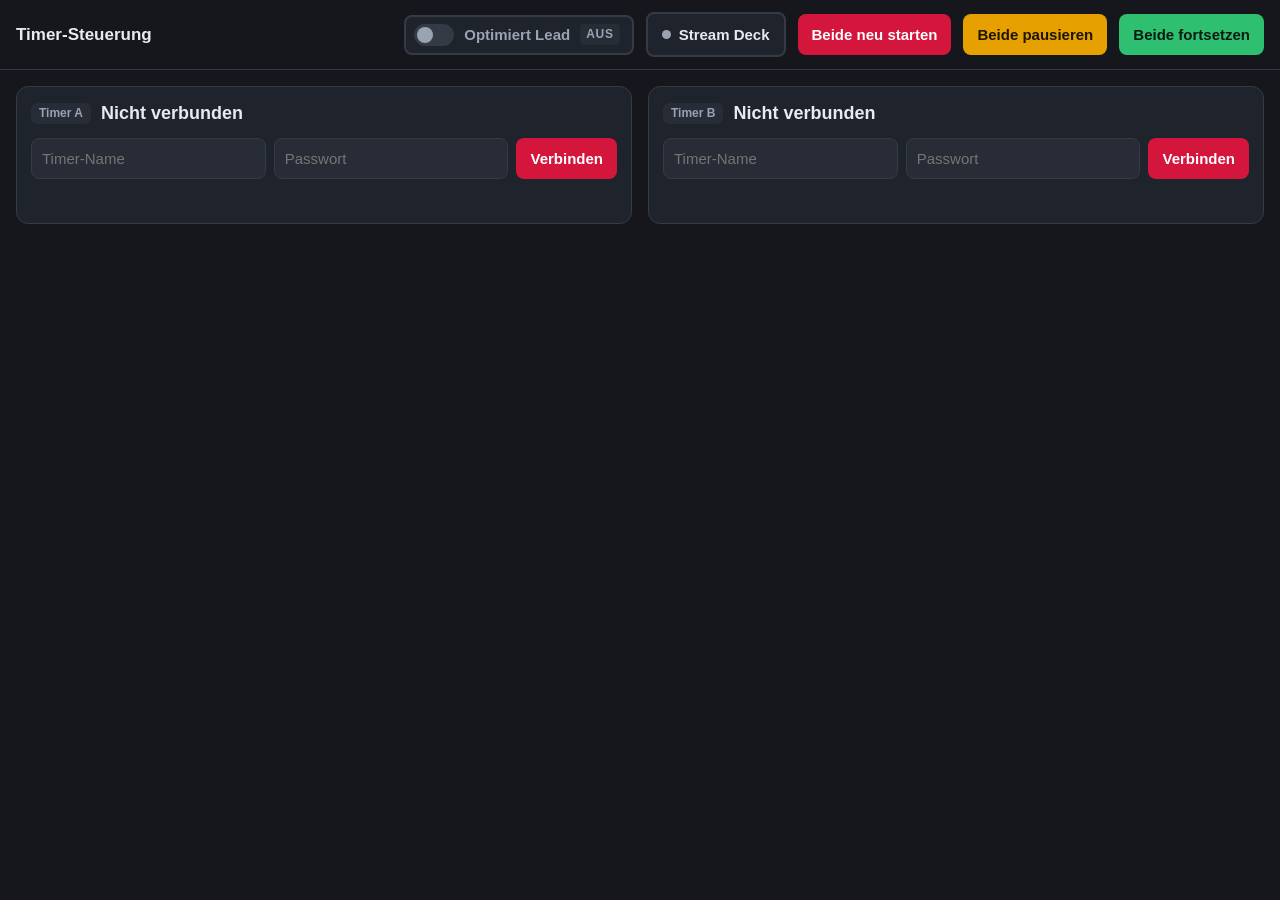
==== commit 2bb9fbdf: "Stream Deck über WebSocket-Relais: Website steuert, Companion spiegelt die Lead-Buttons; Bridge ohne" ====
--- a/index.html
+++ b/index.html
@@ -79,6 +79,23 @@
   .hidden { display: none !important; }
   .mobile-only, .short { display: none; }
 
+  /* Stream Deck / Companion */
+  .row-break { display: none; }
+  button.sd-btn { display: inline-flex; align-items: center; gap: 8px; border: 2px solid var(--line); background: var(--panel); white-space: nowrap; }
+  .sd-dot { width: 9px; height: 9px; border-radius: 50%; background: var(--muted); flex: none; }
+  .sd-dot.on { background: var(--ok); } .sd-dot.half { background: var(--warn); } .sd-dot.err { background: #ff6b81; }
+  dialog.sd { background: var(--panel); color: var(--text); border: 1px solid var(--line); border-radius: 12px;
+              padding: 18px; width: min(560px, calc(100vw - 32px)); }
+  dialog.sd::backdrop { background: rgba(0,0,0,.6); }
+  dialog.sd h3 { margin: 0 0 10px; font-size: 17px; }
+  dialog.sd p { margin: 8px 0; color: var(--muted); font-size: 14px; }
+  .sd-row { display: flex; gap: 8px; align-items: center; flex-wrap: wrap; margin: 10px 0; }
+  .sd-url { flex: 1 1 100%; font: 12.5px/1.4 ui-monospace, Menlo, monospace; background: var(--panel-2); border-radius: 8px;
+            padding: 8px 10px; word-break: break-all; user-select: all; }
+  .sd-status { font-weight: 600; }
+  .sd-grid { display: grid; grid-template-columns: repeat(3, 1fr); gap: 4px; margin-top: 6px; max-width: 300px; }
+  .sd-grid span { background: var(--panel-2); border-radius: 6px; padding: 6px 4px; font-size: 11.5px; text-align: center; white-space: pre-line; }
+
   /* Handy: beide Timer ohne Scrollen, Vorschau durch kompakte Farbkachel ersetzt */
   @media (max-width: 700px), (max-height: 560px) and (max-width: 1000px) {
     .mobile-only { display: inline-block; }
@@ -90,7 +107,9 @@
     header h1 { font-size: 13px; color: var(--muted); font-weight: 600; margin: 0 2px 0 0; }
     header { flex-wrap: wrap; }
     header button { flex: 1; padding: 10px 4px; font-size: 14px; }
-    header button.switch { order: -1; flex: 1 0 100%; justify-content: center; padding: 6px 10px; }
+    header button.switch { order: -2; flex: 1 1 auto; justify-content: center; padding: 6px 10px; }
+    header button.sd-btn { order: -1; flex: 0 0 auto; padding: 6px 10px; font-size: 13px; }
+    header .row-break { display: block; order: -1; flex-basis: 100%; height: 0; }
     main { flex: 1; min-height: 0; grid-template-columns: minmax(0, 1fr); grid-template-rows: repeat(2, minmax(0, 1fr));
            gap: 8px; padding: 8px 10px; padding-bottom: max(8px, env(safe-area-inset-bottom)); }
     .panel { padding: 8px; gap: 6px; min-height: 0; border-radius: 10px; }
@@ -126,11 +145,40 @@
     <span class="switch-label">Optimiert Lead</span>
     <span class="switch-state">AUS</span>
   </button>
+  <button class="sd-btn" id="sd-open" type="button" title="Stream Deck über Bitfocus Companion koppeln">
+    <span class="sd-dot" id="sd-dot"></span>Stream Deck
+  </button>
+  <span class="row-break"></span>
   <button class="primary" id="all-restart"><span class="long">Beide neu starten</span><span class="short">Neustart</span></button>
   <button class="warn" id="all-pause"><span class="long">Beide pausieren</span><span class="short">Pause</span></button>
   <button class="ok" id="all-resume"><span class="long">Beide fortsetzen</span><span class="short">Weiter</span></button>
 </header>
 <main id="panels"></main>
+
+<dialog class="sd" id="sd-dialog">
+  <h3>Stream Deck (Bitfocus Companion)</h3>
+  <p>Companion steuert die Timer über diese Seite – mit der Anmeldung, die hier schon besteht.
+     Diese Seite muss dafür geöffnet bleiben (am besten auf dem Laptop mit Companion).</p>
+  <div class="sd-row">
+    <button class="switch" id="sd-switch" type="button" role="switch" aria-checked="false">
+      <span class="track"><span class="knob"></span></span>
+      <span class="switch-label">Stream Deck koppeln</span>
+      <span class="switch-state">AUS</span>
+    </button>
+    <span class="sd-status" id="sd-status">aus</span>
+  </div>
+  <div id="sd-details" class="hidden">
+    <p>In Companion: <b>Connections → „Generic: WebSocket“ → Target URL</b> diese Adresse einfügen:</p>
+    <div class="sd-row">
+      <code class="sd-url" id="sd-url"></code>
+      <button class="ghost" id="sd-copy" type="button">Adresse kopieren</button>
+      <button class="ghost" id="sd-newcode" type="button">Neuen Code erzeugen</button>
+    </div>
+    <p>Tastenbelegung (Stream Deck Mini, 6 Tasten) – Beschriftung wie die Buttons hier:</p>
+    <div class="sd-grid" id="sd-preview"></div>
+  </div>
+  <div class="sd-row" style="justify-content:flex-end"><button class="primary" id="sd-close" type="button">Schließen</button></div>
+</dialog>
 
 <template id="panel-tpl">
   <section class="panel">
@@ -413,6 +461,7 @@
       const e = t.stop_at - t.start_at, start_at = now - e;
       if (!this.leadMode) return { start_at, stop_at: undefined };
       if (e >= lead.roundEnd(t)) return null;               // Runde beendet: nur Reset
+      if (e >= lead.prepEnd(t) && e < t.segments[0].time) return null; // wartet auf Start: nur "Klettern ▶" gibt frei
       return { start_at, stop_at: start_at + (e < lead.prepEnd(t) ? lead.prepEnd(t) : lead.roundEnd(t)) };
     });
   }
@@ -435,6 +484,7 @@
 
   leadPhase(t, now) {
     const e = leadElapsed(t, now), frozen = isFrozen(t, now);
+    if (t.stop_at == null) return "climb";               // läuft normal ohne vorgemerkten Halt
     if (frozen && e <= 1) return "ready";
     if (e < t.segments[0].time) return frozen ? (e >= lead.prepEnd(t) ? "prepDone" : "paused") : "prep";
     if (e < lead.roundEnd(t)) return frozen ? "paused" : "climb";
@@ -497,7 +547,126 @@
 document.getElementById("all-pause").onclick = () => panels.forEach(p => p.pause());
 document.getElementById("all-resume").onclick = () => panels.forEach(p => p.resume());
 
-setInterval(() => { panels.forEach(p => p.render()); renderHeader(); }, 250);
+// ---------- Stream Deck über Companion (WebSocket-Relais) ----------
+// Companion schickt Befehle wie "A:reset", "B:toggle", "beide:skip" über das Relais hierher;
+// diese Seite führt sie mit ihrer Anmeldung aus und meldet die aktuellen Button-Beschriftungen zurück.
+const RELAY = store.get("relayBase") || "wss://timer-bridge.weiser-jannik.workers.dev/r/";
+const streamDeck = {
+  cfg: { enabled: false, code: "", ...store.get("streamDeck") },
+  ws: null, retry: null, pingTimer: null, lastSent: "", companions: 0, status: "aus", replaced: false,
+
+  save() { store.set("streamDeck", this.cfg); },
+  newCode() {
+    const abc = "ABCDEFGHJKLMNPQRSTUVWXYZabcdefghijkmnopqrstuvwxyz23456789", r = crypto.getRandomValues(new Uint8Array(20));
+    this.cfg.code = [...r].map(b => abc[b % abc.length]).join(""); this.save();
+  },
+  companionUrl() { return `${RELAY}${this.cfg.code}?role=companion`; },
+
+  setEnabled(on) {
+    this.cfg.enabled = on;
+    if (on && !this.cfg.code) this.newCode();
+    this.save(); this.replaced = false;
+    on ? this.connect() : this.disconnect("aus");
+    this.renderUi();
+  },
+  connect() {
+    this.disconnect();
+    if (!this.cfg.enabled || !this.cfg.code) return;
+    this.status = "verbinde …"; this.renderUi();
+    const ws = this.ws = new WebSocket(`${RELAY}${this.cfg.code}?role=web`);
+    ws.onopen = () => {
+      this.status = "verbunden"; this.lastSent = ""; this.push();
+      this.pingTimer = setInterval(() => ws.readyState === 1 && ws.send("ping"), 25000);
+      this.renderUi();
+    };
+    ws.onmessage = e => {
+      if (e.data === "pong") return;
+      let m; try { m = JSON.parse(e.data); } catch { return; }
+      if (m.type === "cmd") this.run(m.cmd);
+      if (m.type === "peers") { this.companions = m.companions; this.renderUi(); }
+      if (m.type === "replaced") { this.replaced = true; }
+    };
+    ws.onclose = () => {
+      if (this.ws !== ws) return;
+      this.disconnect(this.replaced ? "von anderem Gerät übernommen" : "getrennt – verbinde neu …");
+      if (!this.replaced) this.retry = setTimeout(() => this.connect(), 3000);   // nicht zurückübernehmen
+      this.renderUi();
+    };
+  },
+  disconnect(status) {
+    clearTimeout(this.retry); clearInterval(this.pingTimer);
+    const ws = this.ws; this.ws = null; ws?.close();
+    this.companions = 0;
+    if (status) this.status = status;
+  },
+
+  // Befehl vom Stream Deck ausführen – nur was auf der Seite gerade auch klickbar ist
+  run(cmd) {
+    const [target, a = ""] = cmd.split(":"), action = a.toLowerCase();
+    const list = target.toLowerCase() === "beide" ? panels : panels.filter(p => p.slot === target.toUpperCase());
+    for (const p of list) {
+      if (!p.token || !p.timer) continue;
+      const btn = p.$({ reset: ".restart", toggle: ".toggle", skip: ".skip" }[action] || ".none");
+      if (!btn || btn.disabled) continue;
+      if (action === "reset") p.restart();                    // ohne Rückfrage – am Stream Deck gibt es kein Dialogfenster
+      else if (action === "toggle") isFrozen(p.timer, p.now()) ? p.resume() : p.pause();
+      else if (action === "skip") p.skip();
+    }
+  },
+
+  labels() {
+    const label = (p, sel) => {
+      if (!p.token) return "nicht\nverbunden";
+      const b = p.$(sel), short = b.querySelector(".short");
+      const text = b.disabled && sel !== ".restart" ? p.$(".state").textContent : (short ? short.textContent : b.textContent);
+      return text.replace(/[▶⏭]/g, "").trim();   // Symbole fehlen in der Companion-Schrift
+    };
+    const data = {};
+    for (const p of panels) data[p.slot] = Object.fromEntries(
+      [["reset", ".restart"], ["toggle", ".toggle"], ["skip", ".skip"]].map(([k, sel]) => [k, `${p.slot}\n${label(p, sel)}`]));
+    return data;
+  },
+  push() {
+    if (!this.ws || this.ws.readyState !== 1) return;
+    const json = JSON.stringify({ type: "state", data: this.labels() });
+    if (json !== this.lastSent) { this.ws.send(json); this.lastSent = json; }
+  },
+
+  renderUi() {
+    const on = this.cfg.enabled, dot = document.getElementById("sd-dot");
+    const connected = this.ws?.readyState === 1;
+    dot.className = "sd-dot" + (!on ? "" : this.replaced ? " err" : connected && this.companions ? " on" : " half");
+    const sw = document.getElementById("sd-switch");
+    sw.setAttribute("aria-checked", String(on));
+    sw.querySelector(".switch-state").textContent = on ? "AN" : "AUS";
+    document.getElementById("sd-status").textContent = !on ? "aus"
+      : connected ? (this.companions ? `verbunden · Companion verbunden (${this.companions})` : "verbunden · warte auf Companion") : this.status;
+    document.getElementById("sd-details").classList.toggle("hidden", !on);
+    document.getElementById("sd-url").textContent = on ? this.companionUrl() : "";
+    if (this.replaced && on) document.getElementById("sd-status").textContent = "von anderem Gerät übernommen – zum Zurückholen aus- und einschalten";
+  },
+  renderPreview() {
+    const d = this.labels();
+    document.getElementById("sd-preview").innerHTML = ["A", "B"].flatMap(s => ["reset", "toggle", "skip"].map(k => d[s][k]))
+      .map(t => `<span>${t.replace(/[&<>]/g, c => ({ "&": "&amp;", "<": "&lt;", ">": "&gt;" }[c]))}</span>`).join("");
+  },
+};
+document.getElementById("sd-open").onclick = () => { streamDeck.renderUi(); streamDeck.renderPreview(); document.getElementById("sd-dialog").showModal(); };
+document.getElementById("sd-close").onclick = () => document.getElementById("sd-dialog").close();
+document.getElementById("sd-switch").onclick = () => streamDeck.setEnabled(!streamDeck.cfg.enabled);
+document.getElementById("sd-copy").onclick = () => navigator.clipboard?.writeText(streamDeck.companionUrl())
+  .then(() => { document.getElementById("sd-copy").textContent = "Kopiert ✓"; setTimeout(() => document.getElementById("sd-copy").textContent = "Adresse kopieren", 2000); });
+document.getElementById("sd-newcode").onclick = () => {
+  if (!confirm("Neuen Code erzeugen? Danach muss die Adresse in Companion ersetzt werden.")) return;
+  streamDeck.newCode(); streamDeck.connect(); streamDeck.renderUi();
+};
+streamDeck.renderUi();
+if (streamDeck.cfg.enabled) streamDeck.connect();
+
+setInterval(() => {
+  panels.forEach(p => p.render()); renderHeader(); streamDeck.push();
+  if (document.getElementById("sd-dialog").open) streamDeck.renderPreview();
+}, 250);
 </script>
 </body>
 </html>
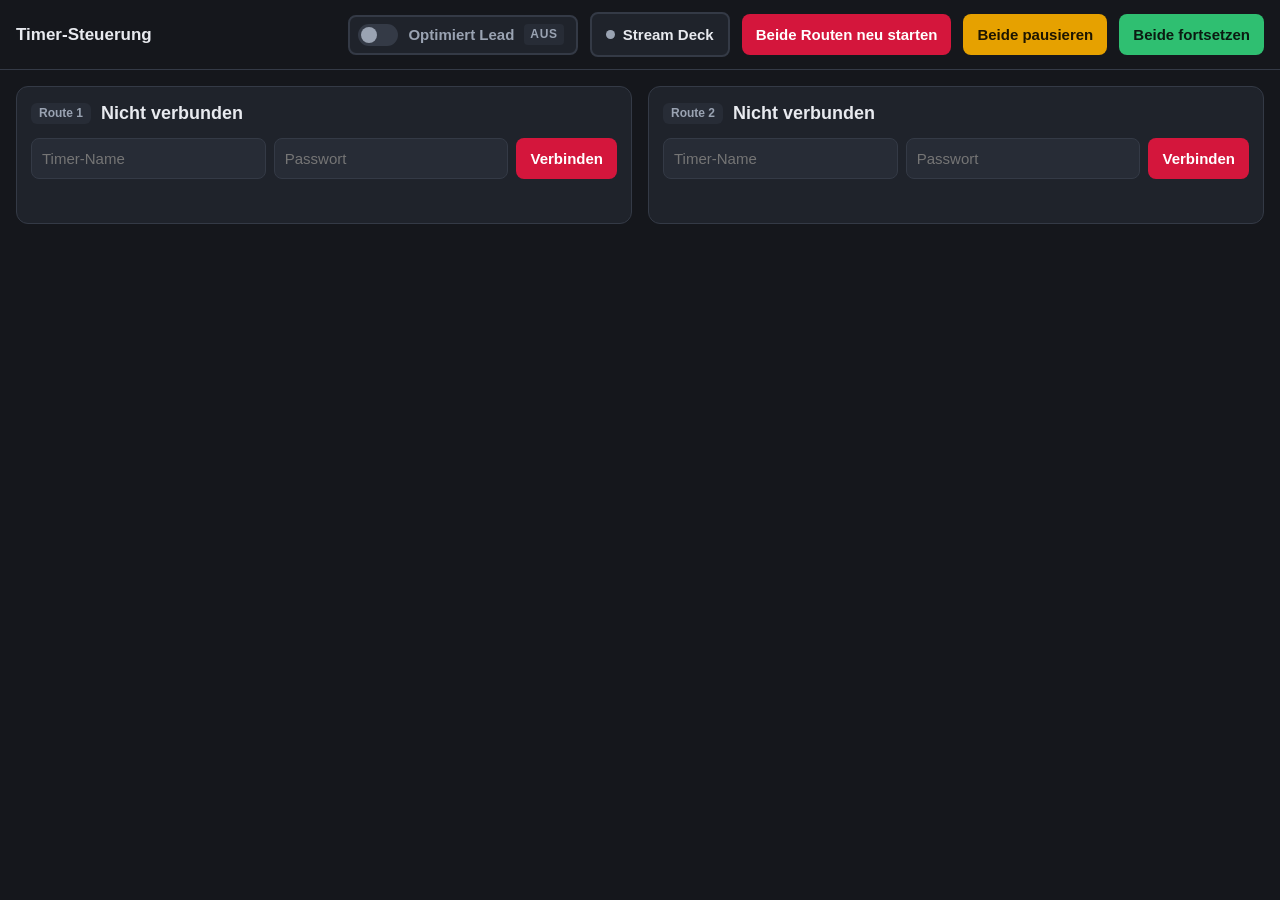
==== commit 2e0c1f9f: "Stream Deck: Uhren oben, pro Route nur der nächste Schritt (Start/Klettern/Pause-Fall/Reset), Reset " ====
--- a/index.html
+++ b/index.html
@@ -149,7 +149,7 @@
     <span class="sd-dot" id="sd-dot"></span>Stream Deck
   </button>
   <span class="row-break"></span>
-  <button class="primary" id="all-restart"><span class="long">Beide neu starten</span><span class="short">Neustart</span></button>
+  <button class="primary" id="all-restart"><span class="long">Beide Routen neu starten</span><span class="short">Neustart</span></button>
   <button class="warn" id="all-pause"><span class="long">Beide pausieren</span><span class="short">Pause</span></button>
   <button class="ok" id="all-resume"><span class="long">Beide fortsetzen</span><span class="short">Weiter</span></button>
 </header>
@@ -174,7 +174,7 @@
       <button class="ghost" id="sd-copy" type="button">Adresse kopieren</button>
       <button class="ghost" id="sd-newcode" type="button">Neuen Code erzeugen</button>
     </div>
-    <p>Tastenbelegung (Stream Deck Mini, 6 Tasten) – Beschriftung wie die Buttons hier:</p>
+    <p>Tastenbelegung (Stream Deck Mini): oben die Uhren, darunter je Route der nächste Schritt.</p>
     <div class="sd-grid" id="sd-preview"></div>
   </div>
   <div class="sd-row" style="justify-content:flex-end"><button class="primary" id="sd-close" type="button">Schließen</button></div>
@@ -277,9 +277,10 @@
 class TimerPanel {
   constructor(slot) {
     this.slot = slot;
+    this.route = slot === "A" ? 1 : 2;   // intern A/B (gespeicherte Anmeldung), angezeigt als Route 1/2
     this.el = document.getElementById("panel-tpl").content.firstElementChild.cloneNode(true);
     this.$ = sel => this.el.querySelector(sel);
-    this.$(".badge").innerHTML = `<span class="long">Timer </span>${slot}`;
+    this.$(".badge").innerHTML = `<span class="long">Route </span>${this.route}`;
     this.timer = null;
     this.busy = false;
     this.ws = null;
@@ -290,7 +291,7 @@
     this.$(".logout").addEventListener("click", () => this.logout());
     this.$(".restart").addEventListener("click", () => {
       const running = this.timer && !isFrozen(this.timer, this.now());
-      if (running && !confirm(`Timer ${this.slot} („${this.timer.id}“) wirklich ${this.leadMode ? "zurücksetzen" : "neu starten"}?`)) return;
+      if (running && !confirm(`Route ${this.route} („${this.timer.id}“) wirklich ${this.leadMode ? "zurücksetzen" : "neu starten"}?`)) return;
       this.restart();
     });
     this.$(".toggle").addEventListener("click", () => this.timer && isFrozen(this.timer, this.now()) ? this.resume() : this.pause());
@@ -532,7 +533,7 @@
 panels.forEach(p => document.getElementById("panels").appendChild(p.el));
 
 document.getElementById("all-restart").onclick = () => {
-  if (confirm(`Beide Timer ${leadMode ? "zurücksetzen" : "neu starten"}?`)) panels.forEach(p => p.restart());
+  if (confirm(`Beide Routen ${leadMode ? "zurücksetzen" : "neu starten"}?`)) panels.forEach(p => p.restart());
 };
 const leadSwitch = document.getElementById("lead-switch");
 leadSwitch.onclick = () => { leadMode = !leadMode; store.set("leadMode", leadMode); renderHeader(); panels.forEach(p => p.render()); };
@@ -540,7 +541,7 @@
   leadSwitch.setAttribute("aria-checked", String(leadMode));
   leadSwitch.querySelector(".switch-state").textContent = leadMode ? "AN" : "AUS";
   const btn = document.getElementById("all-restart");
-  btn.querySelector(".long").textContent = leadMode ? "Beide zurücksetzen" : "Beide neu starten";
+  btn.querySelector(".long").textContent = leadMode ? "Beide Routen zurücksetzen" : "Beide Routen neu starten";
   btn.querySelector(".short").textContent = leadMode ? "Reset" : "Neustart";
 }
 renderHeader();
@@ -600,30 +601,57 @@
     if (status) this.status = status;
   },
 
-  // Befehl vom Stream Deck ausführen – nur was auf der Seite gerade auch klickbar ist
+  // Stream Deck: pro Route nur der eine sinnvolle nächste Schritt im Lead-Ablauf
+  //   bereit → Start · Vorbereitung/wartet → Klettern · Klettern → Pause/Fall · gestoppt/Ende → Reset
+  nextStep(p) {
+    if (!p.token || !p.timer) return { label: "nicht\nverbunden", key: "aus" };
+    if (!leadMode) return { label: "Lead\naus", key: "aus" };
+    const t = p.timer, now = p.now(), phase = p.leadPhase(t, now);
+    const toClimb = { label: "Klettern", key: "klettern", run: () => p.skip() };
+    const reset = { label: "Reset", key: "reset", run: () => p.restart() };
+    if (phase === "ready") return { label: "Start", key: "start", run: () => p.resume() };
+    if (phase === "prep" || phase === "prepDone") return toClimb;
+    if (phase === "climb") return { label: "Pause/\nFall", key: "pause", run: () => p.pause() };
+    if (phase === "paused") return leadElapsed(t, now) < t.segments[0].time ? toClimb : reset;
+    return reset;                                              // Rundenende
+  },
+
+  // Befehl vom Stream Deck ausführen (ohne Rückfragen – am Stream Deck gibt es kein Dialogfenster)
   run(cmd) {
-    const [target, a = ""] = cmd.split(":"), action = a.toLowerCase();
-    const list = target.toLowerCase() === "beide" ? panels : panels.filter(p => p.slot === target.toUpperCase());
+    const [target, a = ""] = cmd.split(":"), action = a.toLowerCase(), tg = target.toUpperCase();
+    const list = tg === "BEIDE" ? panels : panels.filter(p => p.slot === tg || String(p.route) === tg);
     for (const p of list) {
-      if (!p.token || !p.timer) continue;
-      const btn = p.$({ reset: ".restart", toggle: ".toggle", skip: ".skip" }[action] || ".none");
-      if (!btn || btn.disabled) continue;
-      if (action === "reset") p.restart();                    // ohne Rückfrage – am Stream Deck gibt es kein Dialogfenster
-      else if (action === "toggle") isFrozen(p.timer, p.now()) ? p.resume() : p.pause();
-      else if (action === "skip") p.skip();
+      if (!p.token || !p.timer || p.busy) continue;
+      if (action === "next") this.nextStep(p).run?.();
+      else if (action === "reset") p.restart();
+      else if (action === "toggle" && !p.$(".toggle").disabled) isFrozen(p.timer, p.now()) ? p.resume() : p.pause();
+      else if (action === "skip" && !p.$(".skip").disabled) p.skip();
     }
   },
 
   labels() {
-    const label = (p, sel) => {
-      if (!p.token) return "nicht\nverbunden";
-      const b = p.$(sel), short = b.querySelector(".short");
-      const text = b.disabled && sel !== ".restart" ? p.$(".state").textContent : (short ? short.textContent : b.textContent);
-      return text.replace(/[▶⏭]/g, "").trim();   // Symbole fehlen in der Companion-Schrift
+    const COLOR = hex => {
+      const n = parseInt(String(hex || "").replace("#", ""), 16);
+      if (isNaN(n)) return "neutral";
+      const r = n >> 16, g = (n >> 8) & 255, b = n & 255;
+      if (r > 180 && g < 110) return "rot";
+      if (g > 140 && r < 170 && b < 160) return "gruen";
+      if (r > 200 && g > 140 && b < 100) return "gelb";
+      return "neutral";
     };
+    const SHORT = { ready: "bereit", prepDone: "wartet", paused: "gestoppt", done: "Ende" };
     const data = {};
-    for (const p of panels) data[p.slot] = Object.fromEntries(
-      [["reset", ".restart"], ["toggle", ".toggle"], ["skip", ".skip"]].map(([k, sel]) => [k, `${p.slot}\n${label(p, sel)}`]));
+    for (const p of panels) {
+      const step = this.nextStep(p), t = p.timer;
+      let uhr = `Route ${p.route}\n–`, uhrfarbe = "aus";
+      if (p.token && t?.segments?.length) {
+        const now = p.now(), { inRound } = roundState(t, now), { segment } = segmentAt(inRound, t.segments);
+        const extra = leadMode ? SHORT[p.leadPhase(t, now)] : "";
+        uhr = `Route ${p.route}\n${p.$(".time").textContent}${extra ? "\n" + extra : ""}`;
+        uhrfarbe = COLOR(segment.color);
+      }
+      data[p.route] = { uhr, uhrfarbe, aktion: step.label, aktionfarbe: step.key };
+    }
     return data;
   },
   push() {
@@ -647,7 +675,8 @@
   },
   renderPreview() {
     const d = this.labels();
-    document.getElementById("sd-preview").innerHTML = ["A", "B"].flatMap(s => ["reset", "toggle", "skip"].map(k => d[s][k]))
+    document.getElementById("sd-preview").innerHTML =
+      ["RESET\nbeide (halten)", d[1].uhr, d[2].uhr, "", d[1].aktion, d[2].aktion]
       .map(t => `<span>${t.replace(/[&<>]/g, c => ({ "&": "&amp;", "<": "&lt;", ">": "&gt;" }[c]))}</span>`).join("");
   },
 };
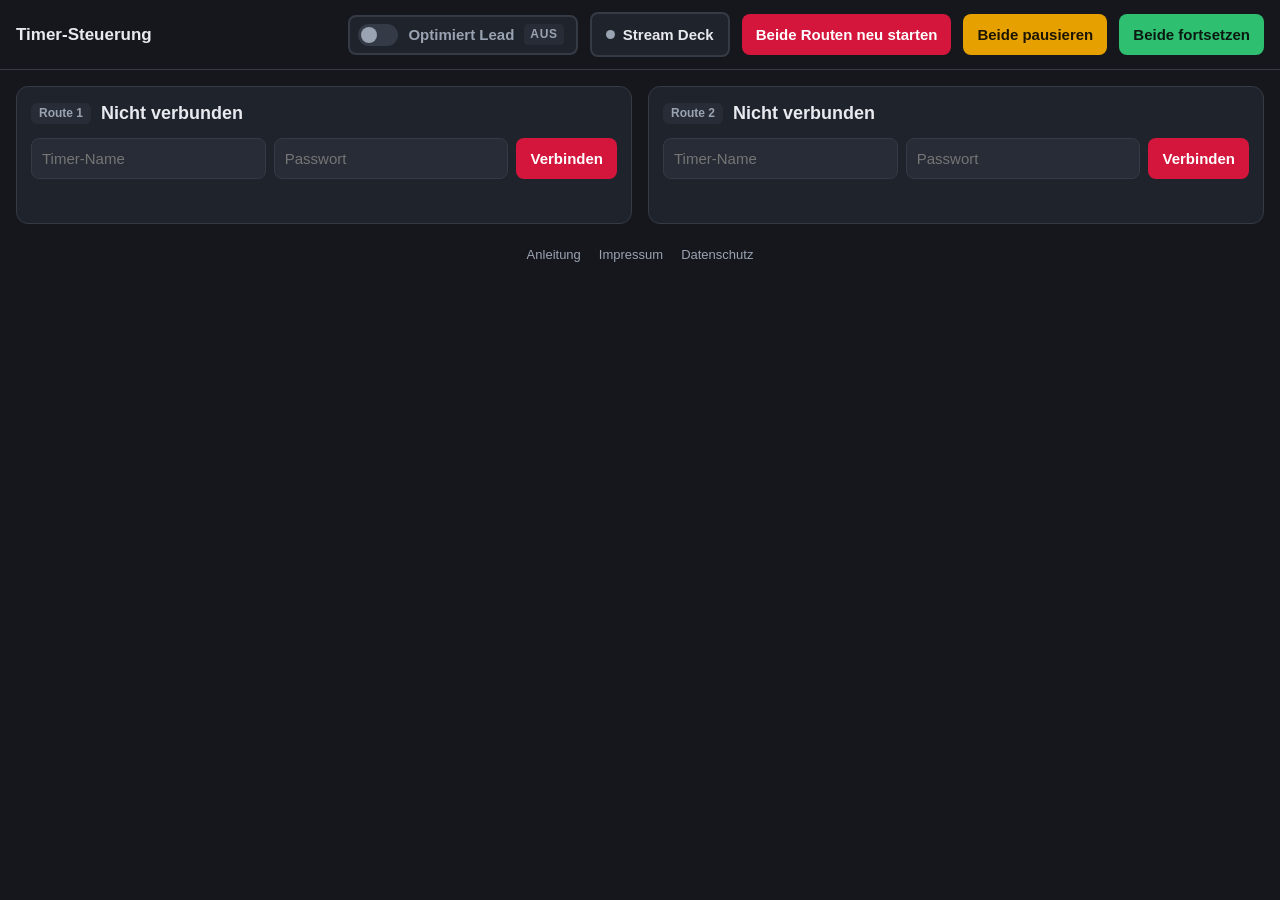
==== commit 8e063eba: "Fußzeile mit Anleitung (PDF), Impressum, Datenschutz; Companion-Vorlage für Stream Deck Mini Co-Auth" ====
--- a/index.html
+++ b/index.html
@@ -81,6 +81,9 @@
 
   /* Stream Deck / Companion */
   .row-break { display: none; }
+  .site-footer { display: flex; justify-content: center; gap: 18px; padding: 6px 16px 12px; font-size: 13px; }
+  .site-footer a { color: var(--muted); text-decoration: none; }
+  .site-footer a:hover { color: var(--text); text-decoration: underline; }
   button.sd-btn { display: inline-flex; align-items: center; gap: 8px; border: 2px solid var(--line); background: var(--panel); white-space: nowrap; }
   .sd-dot { width: 9px; height: 9px; border-radius: 50%; background: var(--muted); flex: none; }
   .sd-dot.on { background: var(--ok); } .sd-dot.half { background: var(--warn); } .sd-dot.err { background: #ff6b81; }
@@ -110,8 +113,9 @@
     header button.switch { order: -2; flex: 1 1 auto; justify-content: center; padding: 6px 10px; }
     header button.sd-btn { order: -1; flex: 0 0 auto; padding: 6px 10px; font-size: 13px; }
     header .row-break { display: block; order: -1; flex-basis: 100%; height: 0; }
+    .site-footer { padding: 0 10px; padding-bottom: max(4px, env(safe-area-inset-bottom)); font-size: 11px; gap: 14px; }
     main { flex: 1; min-height: 0; grid-template-columns: minmax(0, 1fr); grid-template-rows: repeat(2, minmax(0, 1fr));
-           gap: 8px; padding: 8px 10px; padding-bottom: max(8px, env(safe-area-inset-bottom)); }
+           gap: 8px; padding: 8px 10px 4px; }
     .panel { padding: 8px; gap: 6px; min-height: 0; border-radius: 10px; }
     .panel-head { flex-wrap: nowrap; gap: 6px; }
     .panel-head h2 { font-size: 15px; flex: 1 1 auto; min-width: 0; }
@@ -154,6 +158,11 @@
   <button class="ok" id="all-resume"><span class="long">Beide fortsetzen</span><span class="short">Weiter</span></button>
 </header>
 <main id="panels"></main>
+<footer class="site-footer">
+  <a href="anleitung.pdf" target="_blank" rel="noopener">Anleitung</a>
+  <a href="impressum.html">Impressum</a>
+  <a href="datenschutz.html">Datenschutz</a>
+</footer>
 
 <dialog class="sd" id="sd-dialog">
   <h3>Stream Deck (Bitfocus Companion)</h3>
@@ -174,7 +183,9 @@
       <button class="ghost" id="sd-copy" type="button">Adresse kopieren</button>
       <button class="ghost" id="sd-newcode" type="button">Neuen Code erzeugen</button>
     </div>
-    <p>Tastenbelegung (Stream Deck Mini): oben die Uhren, darunter je Route der nächste Schritt.</p>
+    <p>Tastenbelegung (Stream Deck Mini): oben die Uhren, darunter je Route der nächste Schritt.
+       Fertige Tasten für Companion: <a href="companion/lead-timer-streamdeck-mini.companionconfig" download style="color:var(--text)">Vorlage herunterladen</a>
+       (Companion → Import / Export → Datei importieren, danach bei „streamdeck“ die Adresse oben eintragen).</p>
     <div class="sd-grid" id="sd-preview"></div>
   </div>
   <div class="sd-row" style="justify-content:flex-end"><button class="primary" id="sd-close" type="button">Schließen</button></div>
